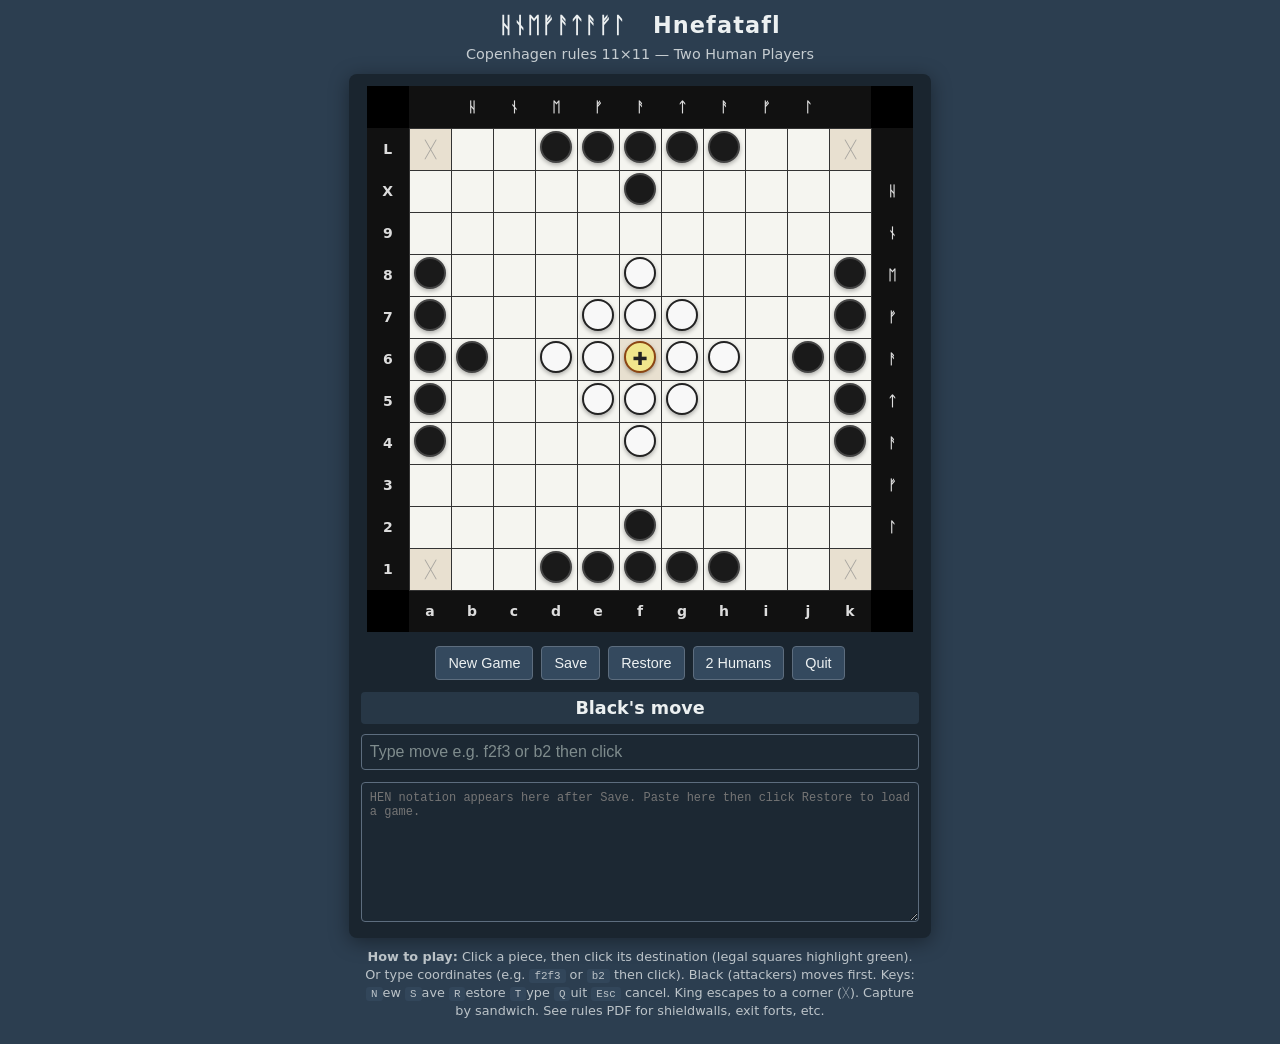
==== index.html @ 6b3a00ee "Add files via upload" ====
<!DOCTYPE html>
<html lang="en">
<head>
  <meta charset="UTF-8">
  <meta name="viewport" content="width=device-width, initial-scale=1.0">
  <title>Hnefatafl – Copenhagen 11×11 (2 Players)</title>
  <link rel="stylesheet" href="styles.css">
</head>
<body>
  <!--
    Hnefatafl (Copenhagen rules) - Browser game
    Open source, Copyright Drew Gislason, MIT license
    https://mit-license.org

    Initial version: Human vs Human only.
    Files: index.html, styles.css, model.js, view.js, controller.js
  -->

  <h1>ᚺᚾᛖᚠᚨᛏᚨᚠᛚ &nbsp; Hnefatafl</h1>
  <p class="subtitle">Copenhagen rules 11×11 &mdash; Two Human Players</p>

  <div id="game-container">
    <table id="board" aria-label="Hnefatafl board"></table>

    <div id="controls">
      <button id="btn-new" title="New game (N)">New Game</button>
      <button id="btn-save" title="Save game in HEN (S)">Save</button>
      <button id="btn-restore" title="Restore from HEN (R)">Restore</button>
      <button id="btn-type" title="Game type (T)">2 Humans</button>
      <button id="btn-quit" title="Quit (Q)">Quit</button>
      <div id="status">Black's move</div>
    </div>

    <div id="move-input-area">
      <input type="text" id="move-input" placeholder="Type move e.g. f2f3 or b2 then click" autocomplete="off" spellcheck="false">
    </div>

    <div id="hen-area">
      <textarea id="hen-output" placeholder="HEN notation appears here after Save. Paste here then click Restore to load a game."></textarea>
    </div>
  </div>

  <p class="help">
    <strong>How to play:</strong> Click a piece, then click its destination (legal squares highlight green).
    Or type coordinates (e.g. <kbd>f2f3</kbd> or <kbd>b2</kbd> then click). Black (attackers) moves first.
    Keys: <kbd>N</kbd>ew <kbd>S</kbd>ave <kbd>R</kbd>estore <kbd>T</kbd>ype <kbd>Q</kbd>uit <kbd>Esc</kbd> cancel.
    King escapes to a corner (ᚷ). Capture by sandwich. See rules PDF for shieldwalls, exit forts, etc.
  </p>

  <script src="model.js"></script>
  <script src="view.js"></script>
  <script src="controller.js"></script>
  <script>
    // Bootstrap
    document.addEventListener('DOMContentLoaded', function () {
      const game = window.HnefataflModel.createGame();
      window.HnefataflController.init(game);
    });
  </script>
</body>
</html>
---- styles.css ----
/*
 * Hnefatafl (Copenhagen rules) - Styles
 * Open source, Copyright Drew Gislason, MIT license
 * https://mit-license.org
 *
 * Board: 13x13 table, outer border black, inner 11x11 white with black edges.
 * Pieces as circles. King with cross.
 */

* {
  box-sizing: border-box;
}

body {
  font-family: "Segoe UI", system-ui, -apple-system, sans-serif;
  background: #2c3e50;
  color: #ecf0f1;
  margin: 0;
  padding: 12px;
  display: flex;
  flex-direction: column;
  align-items: center;
  min-height: 100vh;
}

h1 {
  margin: 0 0 8px 0;
  font-size: 1.4rem;
  letter-spacing: 0.05em;
}

.subtitle {
  margin: 0 0 12px 0;
  font-size: 0.9rem;
  opacity: 0.8;
}

#game-container {
  background: #1a252f;
  border-radius: 8px;
  padding: 12px;
  box-shadow: 0 4px 20px rgba(0,0,0,0.4);
}

/* The 13x13 board table */
#board {
  border-collapse: collapse;
  table-layout: fixed;
  margin: 0 auto;
  user-select: none;
}

#board td {
  width: 42px;
  height: 42px;
  text-align: center;
  vertical-align: middle;
  position: relative;
  font-size: 18px;
  padding: 0;
}

/* Outer border cells (black) */
#board td.border {
  background: #111;
  color: #ddd;
  font-weight: bold;
  font-size: 14px;
  cursor: default;
}

#board td.border.corner {
  background: #000;
}

/* Playing squares */
#board td.square {
  background: #f5f5f0;
  border: 1px solid #333;
  cursor: pointer;
}

#board td.square.restricted {
  background: #e8e0d0;
}

#board td.square.selected {
  background: #b0b0b0 !important; /* light grey scale as requested */
}

#board td.square.legal-target {
  background: #c8e6c9;
}

#board td.square:hover:not(.selected) {
  background: #e0e0d8;
}

/* Piece visuals */
.piece {
  display: inline-block;
  width: 32px;
  height: 32px;
  border-radius: 50%;
  line-height: 32px;
  font-size: 20px;
  font-weight: bold;
  box-shadow: 0 2px 4px rgba(0,0,0,0.3);
}

.piece.attacker {
  background: #1a1a1a;
  color: #1a1a1a;
  border: 2px solid #444;
}

.piece.defender {
  background: #f8f8f8;
  color: #333;
  border: 2px solid #222;
}

.piece.king {
  background: #f0e68c; /* light gold */
  color: #222;
  border: 2px solid #8b4513;
  position: relative;
}

.piece.king::after {
  content: "✚";
  position: absolute;
  left: 0;
  right: 0;
  top: 0;
  bottom: 0;
  line-height: 32px;
  font-size: 18px;
}

/* Empty restricted show Gebo rune */
.gebo {
  color: #888;
  font-size: 22px;
  opacity: 0.7;
}

/* Controls row */
#controls {
  margin-top: 14px;
  display: flex;
  flex-wrap: wrap;
  gap: 8px;
  align-items: center;
  justify-content: center;
  max-width: 600px;
}

#controls button {
  background: #34495e;
  color: #ecf0f1;
  border: 1px solid #5d6d7e;
  border-radius: 4px;
  padding: 8px 12px;
  font-size: 0.9rem;
  cursor: pointer;
  transition: background 0.15s;
}

#controls button:hover {
  background: #3d566e;
}

#controls button:active {
  background: #2c3e50;
}

#status {
  flex: 1 1 100%;
  text-align: center;
  font-size: 1.1rem;
  font-weight: 600;
  padding: 6px;
  background: #273746;
  border-radius: 4px;
  margin-top: 4px;
}

#status.invalid {
  background: #922b21;
  animation: blink 0.4s ease 2;
}

@keyframes blink {
  50% { opacity: 0.4; }
}

#move-input-area {
  margin-top: 10px;
  width: 100%;
  max-width: 560px;
  display: flex;
  gap: 8px;
  align-items: center;
}

#move-input {
  flex: 1;
  padding: 8px;
  font-size: 1rem;
  border-radius: 4px;
  border: 1px solid #5d6d7e;
  background: #1c2833;
  color: #ecf0f1;
}

#move-input::placeholder {
  color: #7f8c8d;
}

#hen-area {
  margin-top: 12px;
  width: 100%;
  max-width: 560px;
}

#hen-area textarea {
  width: 100%;
  height: 140px;
  font-family: "Consolas", "Courier New", monospace;
  font-size: 12px;
  background: #1c2833;
  color: #bdc3c7;
  border: 1px solid #5d6d7e;
  border-radius: 4px;
  padding: 8px;
  resize: vertical;
}

.help {
  margin-top: 10px;
  font-size: 0.8rem;
  opacity: 0.75;
  max-width: 560px;
  text-align: center;
  line-height: 1.4;
}

.help kbd {
  background: #34495e;
  padding: 1px 5px;
  border-radius: 3px;
  font-size: 0.85em;
}
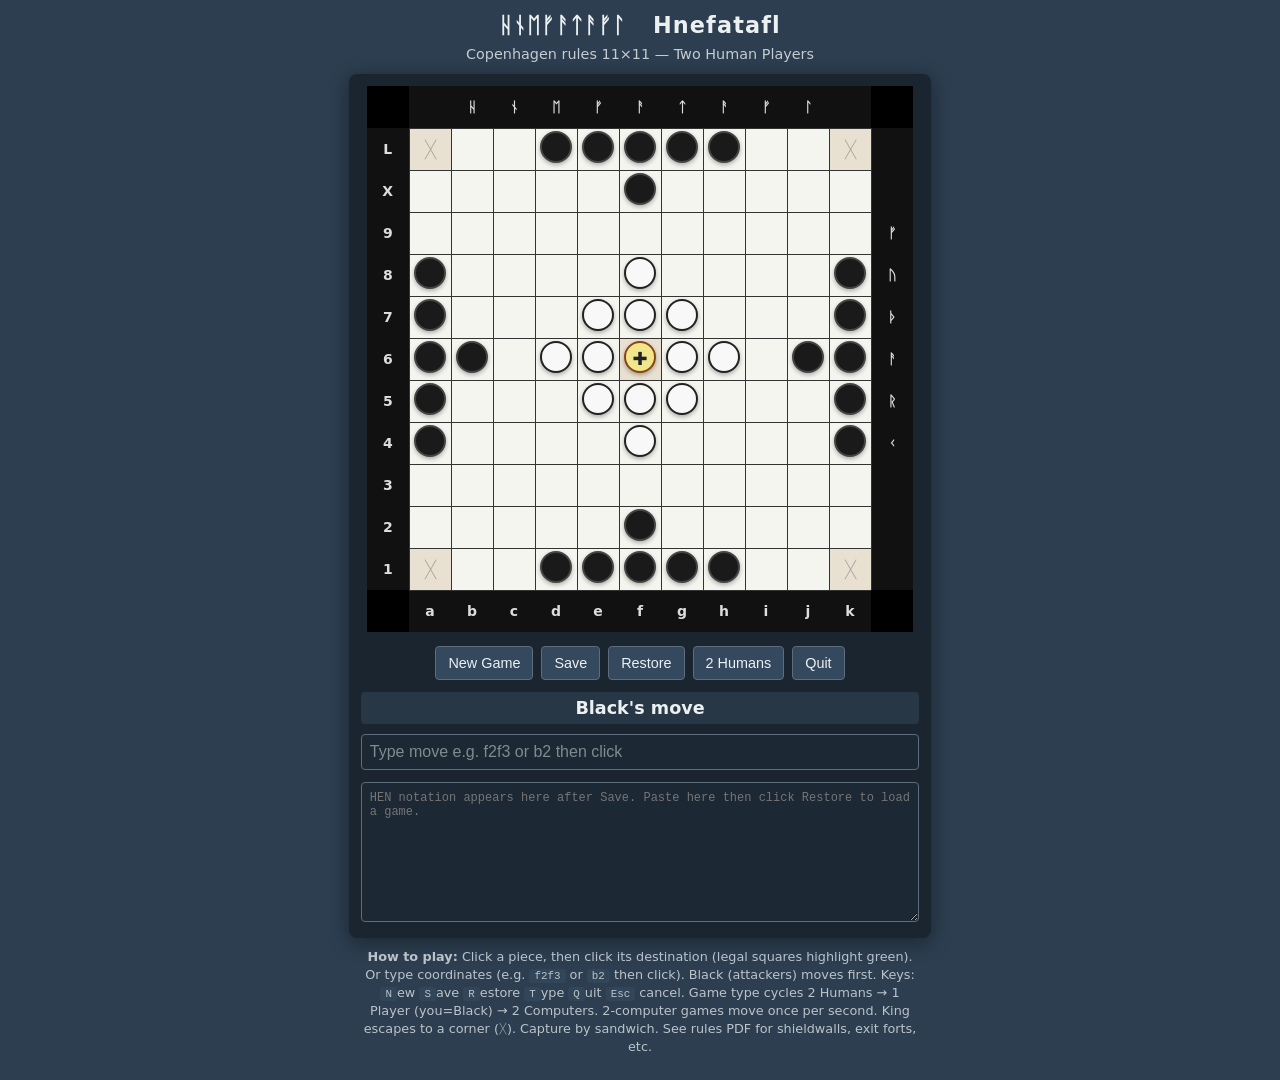
==== commit 438dc334: "First AI version" ====
--- a/index.html
+++ b/index.html
@@ -3,7 +3,7 @@
 <head>
   <meta charset="UTF-8">
   <meta name="viewport" content="width=device-width, initial-scale=1.0">
-  <title>Hnefatafl – Copenhagen 11×11 (2 Players)</title>
+  <title>Hnefatafl – Copenhagen 11×11</title>
   <link rel="stylesheet" href="styles.css">
 </head>
 <body>
@@ -12,8 +12,8 @@
     Open source, Copyright Drew Gislason, MIT license
     https://mit-license.org
 
-    Initial version: Human vs Human only.
-    Files: index.html, styles.css, model.js, view.js, controller.js
+    Files: index.html, styles.css, model.js, view.js, controller.js, ai.js
+    Game type (T): 2 Humans, 1 Player (you=Black), 2 Computers.
   -->
 
   <h1>ᚺᚾᛖᚠᚨᛏᚨᚠᛚ &nbsp; Hnefatafl</h1>
@@ -44,11 +44,13 @@
     <strong>How to play:</strong> Click a piece, then click its destination (legal squares highlight green).
     Or type coordinates (e.g. <kbd>f2f3</kbd> or <kbd>b2</kbd> then click). Black (attackers) moves first.
     Keys: <kbd>N</kbd>ew <kbd>S</kbd>ave <kbd>R</kbd>estore <kbd>T</kbd>ype <kbd>Q</kbd>uit <kbd>Esc</kbd> cancel.
+    Game type cycles 2 Humans → 1 Player (you=Black) → 2 Computers. 2-computer games move once per second.
     King escapes to a corner (ᚷ). Capture by sandwich. See rules PDF for shieldwalls, exit forts, etc.
   </p>
 
   <script src="model.js"></script>
   <script src="view.js"></script>
+  <script src="ai.js"></script>
   <script src="controller.js"></script>
   <script>
     // Bootstrap
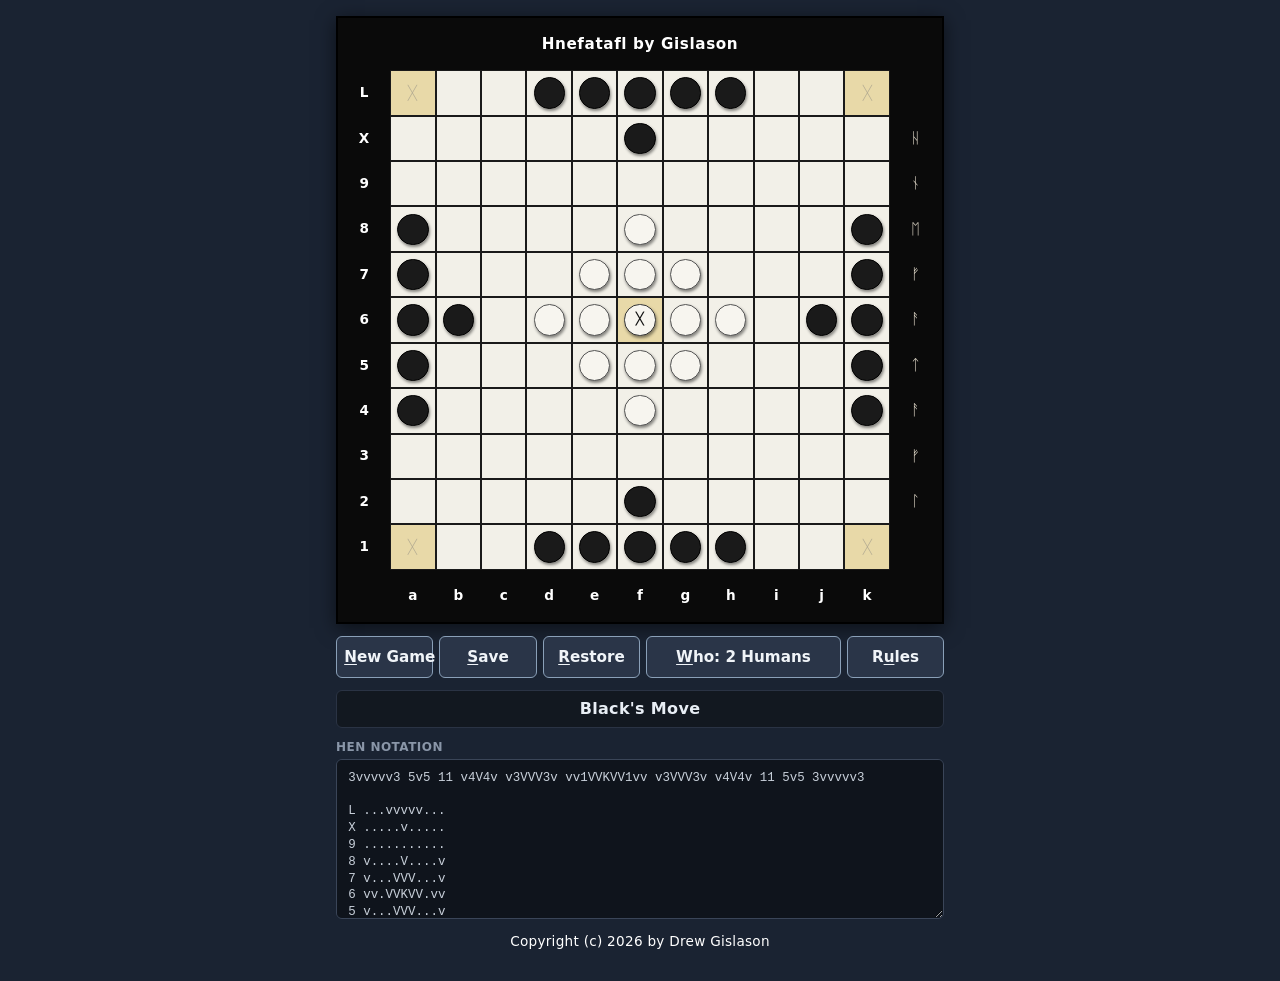
==== commit 49f2332c: "Flatted src folder to it works with GitHub Pages" ====
--- a/index.html
+++ b/index.html
@@ -1,61 +1,29 @@
 <!DOCTYPE html>
+<!--
+  Open Source — Copyright Drew Gislason
+  MIT License — https://mit-license.org
+-->
 <html lang="en">
 <head>
-  <meta charset="UTF-8">
-  <meta name="viewport" content="width=device-width, initial-scale=1.0">
-  <title>Hnefatafl – Copenhagen 11×11</title>
-  <link rel="stylesheet" href="styles.css">
+  <meta charset="UTF-8" />
+  <meta name="viewport" content="width=device-width, initial-scale=1, viewport-fit=cover" />
+  <meta name="description" content="Hnefatafl — Copenhagen rules 11×11. Stage 3: playable with medium AI (human vs AI, AI vs AI)." />
+  <title>Hnefatafl by Gislason — Copenhagen 11×11</title>
+  <link rel="stylesheet" href="styles.css" />
 </head>
 <body>
-  <!--
-    Hnefatafl (Copenhagen rules) - Browser game
-    Open source, Copyright Drew Gislason, MIT license
-    https://mit-license.org
+  <!-- App root: board, buttons, status, HEN filled by JS -->
+  <div id="app"></div>
 
-    Files: index.html, styles.css, model.js, view.js, controller.js, ai.js
-    Game type (T): 2 Humans, 1 Player (you=Black), 2 Computers.
-  -->
-
-  <h1>ᚺᚾᛖᚠᚨᛏᚨᚠᛚ &nbsp; Hnefatafl</h1>
-  <p class="subtitle">Copenhagen rules 11×11 &mdash; Two Human Players</p>
-
-  <div id="game-container">
-    <table id="board" aria-label="Hnefatafl board"></table>
-
-    <div id="controls">
-      <button id="btn-new" title="New game (N)">New Game</button>
-      <button id="btn-save" title="Save game in HEN (S)">Save</button>
-      <button id="btn-restore" title="Restore from HEN (R)">Restore</button>
-      <button id="btn-type" title="Game type (T)">2 Humans</button>
-      <button id="btn-quit" title="Quit (Q)">Quit</button>
-      <div id="status">Black's move</div>
-    </div>
-
-    <div id="move-input-area">
-      <input type="text" id="move-input" placeholder="Type move e.g. f2f3 or b2 then click" autocomplete="off" spellcheck="false">
-    </div>
-
-    <div id="hen-area">
-      <textarea id="hen-output" placeholder="HEN notation appears here after Save. Paste here then click Restore to load a game."></textarea>
-    </div>
-  </div>
-
-  <p class="help">
-    <strong>How to play:</strong> Click a piece, then click its destination (legal squares highlight green).
-    Or type coordinates (e.g. <kbd>f2f3</kbd> or <kbd>b2</kbd> then click). Black (attackers) moves first.
-    Keys: <kbd>N</kbd>ew <kbd>S</kbd>ave <kbd>R</kbd>estore <kbd>T</kbd>ype <kbd>Q</kbd>uit <kbd>Esc</kbd> cancel.
-    Game type cycles 2 Humans → 1 Player (you=Black) → 2 Computers. 2-computer games move once per second.
-    King escapes to a corner (ᚷ). Capture by sandwich. See rules PDF for shieldwalls, exit forts, etc.
-  </p>
-
+  <!-- Classic scripts (no ES modules) — works on file:// and GitHub Pages -->
   <script src="model.js"></script>
+  <script src="hen.js"></script>
   <script src="view.js"></script>
   <script src="ai.js"></script>
   <script src="controller.js"></script>
   <script>
-    // Bootstrap
     document.addEventListener('DOMContentLoaded', function () {
-      const game = window.HnefataflModel.createGame();
+      var game = window.HnefataflModel.createGame();
       window.HnefataflController.init(game);
     });
   </script>
--- a/styles.css
+++ b/styles.css
@@ -1,254 +1,374 @@
 /*
- * Hnefatafl (Copenhagen rules) - Styles
- * Open source, Copyright Drew Gislason, MIT license
- * https://mit-license.org
+ * Open Source — Copyright Drew Gislason
+ * MIT License — https://mit-license.org
  *
- * Board: 13x13 table, outer border black, inner 11x11 white with black edges.
- * Pieces as circles. King with cross.
+ * Stage 1 visual styles — mobile-first Copenhagen 11×11 layout.
+ * Palette sampled from Hnefatafl_Board.png mockup.
  */
 
-* {
+/* ---------- Design tokens ---------- */
+:root {
+  --page-bg: #1a2332;
+  --board-cell: #f2f0e8;
+  --board-line: #1a1a1a;
+  --chrome-bg: #0a0a0a;
+  --chrome-text: #ffffff;
+  --throne-bg: #e8d9a8;
+  --gebo-empty: #9a9588;
+  --piece-attacker: #1a1a1a;
+  --piece-defender: #f7f5ef;
+  --piece-shadow: rgba(0, 0, 0, 0.45);
+  --btn-bg: #2a3548;
+  --btn-border: #8aa0b8;
+  --btn-text: #f0f4f8;
+  --status-bg: #121820;
+  --status-text: #e8eef5;
+  --hen-bg: #0f141c;
+  --hen-text: #c8d0da;
+  --hen-border: #3a4558;
+  --radius-btn: 6px;
+  --font-ui: system-ui, -apple-system, "Segoe UI", Roboto, "Helvetica Neue", Arial, sans-serif;
+  --font-mono: ui-monospace, "SF Mono", Menlo, Consolas, monospace;
+}
+
+/* ---------- Reset / page ---------- */
+*,
+*::before,
+*::after {
   box-sizing: border-box;
 }
 
+html,
 body {
-  font-family: "Segoe UI", system-ui, -apple-system, sans-serif;
-  background: #2c3e50;
-  color: #ecf0f1;
   margin: 0;
-  padding: 12px;
+  padding: 0;
+  min-height: 100%;
+  background: var(--page-bg);
+  color: var(--chrome-text);
+  font-family: var(--font-ui);
+  -webkit-text-size-adjust: 100%;
+}
+
+body {
+  display: flex;
+  justify-content: center;
+}
+
+#app {
+  width: 100%;
+  max-width: 560px;
+  padding: 0.75rem 0.6rem 1.5rem;
   display: flex;
   flex-direction: column;
+  align-items: stretch;
+  gap: 0.65rem;
+}
+
+/* ---------- Board wrapper (keeps board square & fits width) ---------- */
+.board-wrap {
+  width: 100%;
+  /* Aspect trick: square based on available width */
+  aspect-ratio: 1 / 1;
+  max-height: min(100vw - 1.2rem, 560px);
+  margin: 0 auto;
+}
+
+.board {
+  width: 100%;
+  height: 100%;
+  display: grid;
+  /* 13×13: thin chrome ring + equal playable cells */
+  grid-template-columns: 1.15fr repeat(11, 1fr) 1.15fr;
+  grid-template-rows: 1.15fr repeat(11, 1fr) 1.15fr;
+  background: var(--chrome-bg);
+  border: 2px solid #000;
+  box-shadow: 0 4px 18px rgba(0, 0, 0, 0.55);
+  user-select: none;
+}
+
+/* ---------- Chrome (outer black border cells) ---------- */
+.chrome {
+  background: var(--chrome-bg);
+  color: var(--chrome-text);
+  display: flex;
   align-items: center;
-  min-height: 100vh;
-}
-
-h1 {
-  margin: 0 0 8px 0;
-  font-size: 1.4rem;
-  letter-spacing: 0.05em;
-}
-
-.subtitle {
-  margin: 0 0 12px 0;
-  font-size: 0.9rem;
-  opacity: 0.8;
-}
-
-#game-container {
-  background: #1a252f;
-  border-radius: 8px;
-  padding: 12px;
-  box-shadow: 0 4px 20px rgba(0,0,0,0.4);
-}
-
-/* The 13x13 board table */
-#board {
-  border-collapse: collapse;
-  table-layout: fixed;
-  margin: 0 auto;
-  user-select: none;
-}
-
-#board td {
-  width: 42px;
-  height: 42px;
+  justify-content: center;
+  font-weight: 600;
+  font-size: clamp(0.55rem, 2.4vw, 0.85rem);
+  line-height: 1;
+}
+
+.chrome--corner {
+  /* empty black chrome corners */
+}
+
+.chrome--top {
+  font-size: clamp(0.55rem, 2.6vw, 0.95rem);
+  font-weight: 700;
+  letter-spacing: 0.04em;
+  white-space: nowrap;
+}
+
+.chrome--rank,
+.chrome--file {
+  font-variant-numeric: tabular-nums;
+}
+
+.chrome--rune {
+  font-size: clamp(0.65rem, 2.8vw, 0.95rem);
+  font-weight: 500;
+  color: #e8e0d0;
+}
+
+/* ---------- Playable cells ---------- */
+.cell {
+  position: relative;
+  background: var(--board-cell);
+  border: 1px solid var(--board-line);
+  display: flex;
+  align-items: center;
+  justify-content: center;
+  min-width: 0;
+  min-height: 0;
+}
+
+.cell--restricted,
+.cell--throne {
+  background: var(--throne-bg);
+}
+
+.cell__gebo {
+  position: absolute;
+  inset: 0;
+  display: flex;
+  align-items: center;
+  justify-content: center;
+  font-size: clamp(0.7rem, 3.5vw, 1.15rem);
+  color: var(--gebo-empty);
+  opacity: 0.7;
+  pointer-events: none;
+  line-height: 1;
+}
+
+/* ---------- Pieces ---------- */
+.piece {
+  width: 72%;
+  height: 72%;
+  border-radius: 50%;
+  box-shadow: 1px 2px 3px var(--piece-shadow);
+  z-index: 1;
+  display: flex;
+  align-items: center;
+  justify-content: center;
+  flex-shrink: 0;
+}
+
+.piece--attacker {
+  background: var(--piece-attacker);
+  border: 1px solid #000;
+}
+
+.piece--defender {
+  background: var(--piece-defender);
+  border: 1px solid #555;
+}
+
+.piece--king {
+  background: var(--piece-defender);
+  border: 1.5px solid #333;
+}
+
+.piece__gebo {
+  color: #111;
+  font-size: clamp(0.55rem, 2.8vw, 0.95rem);
+  font-weight: 700;
+  line-height: 1;
+  pointer-events: none;
+}
+
+/* ---------- Controls ----------
+   Mobile first: two full-width rows. Four short buttons share equal
+   tracks; Who spans two so "Who: White vs AI" fits.
+   Tablet and up: one row, same idea (Who about twice as wide). */
+.controls {
+  display: grid;
+  width: 100%;
+  gap: 0.4rem;
+  grid-template-columns: repeat(3, minmax(0, 1fr));
+}
+
+.btn {
+  width: 100%;
+  min-width: 0;
+  min-height: 2.75rem;
+  padding: 0.55rem 0.35rem;
+  background: var(--btn-bg);
+  color: var(--btn-text);
+  border: 1.5px solid var(--btn-border);
+  border-radius: var(--radius-btn);
+  font-family: var(--font-ui);
+  font-size: 0.95rem;
+  font-weight: 600;
+  cursor: pointer;
+  white-space: nowrap;
   text-align: center;
-  vertical-align: middle;
-  position: relative;
-  font-size: 18px;
-  padding: 0;
-}
-
-/* Outer border cells (black) */
-#board td.border {
-  background: #111;
-  color: #ddd;
-  font-weight: bold;
-  font-size: 14px;
-  cursor: default;
-}
-
-#board td.border.corner {
-  background: #000;
-}
-
-/* Playing squares */
-#board td.square {
-  background: #f5f5f0;
-  border: 1px solid #333;
+  -webkit-tap-highlight-color: transparent;
+}
+
+.btn:focus-visible {
+  outline: 2px solid #c9b896;
+  outline-offset: 2px;
+}
+
+.btn--who {
+  grid-column: span 2;
+}
+
+/* Keyboard-hint letter (N / S / R) */
+.btn__hint {
+  text-decoration: underline;
+  text-underline-offset: 2px;
+}
+
+/* ---------- Status bar (full width under buttons) ---------- */
+.status-bar {
+  background: var(--status-bg);
+  color: var(--status-text);
+  border: 1px solid #2a3344;
+  border-radius: var(--radius-btn);
+  padding: 0.55rem 0.75rem;
+  text-align: center;
+  font-size: clamp(0.85rem, 3vw, 1rem);
+  font-weight: 600;
+  letter-spacing: 0.02em;
+}
+
+.status-bar__text {
+  display: inline-block;
+}
+
+/* ---------- HEN panel ---------- */
+.hen-panel {
+  display: flex;
+  flex-direction: column;
+  gap: 0.3rem;
+}
+
+.hen-panel__label {
+  font-size: 0.75rem;
+  color: #8a96a8;
+  font-weight: 600;
+  letter-spacing: 0.04em;
+  text-transform: uppercase;
+}
+
+.hen-panel__text {
+  width: 100%;
+  min-height: 10rem;
+  max-height: 18rem;
+  resize: vertical;
+  background: var(--hen-bg);
+  color: var(--hen-text);
+  border: 1px solid var(--hen-border);
+  border-radius: var(--radius-btn);
+  padding: 0.6rem 0.7rem;
+  font-family: var(--font-mono);
+  font-size: clamp(0.65rem, 2.2vw, 0.78rem);
+  line-height: 1.35;
+  white-space: pre-wrap;
+  overflow-wrap: anywhere;
+  word-break: break-word;
+  overflow-x: hidden;
+  overflow-y: auto;
+  tab-size: 2;
+}
+
+.hen-panel__text:focus {
+  outline: 2px solid #3a4558;
+  outline-offset: 1px;
+}
+
+.copyright {
+  margin: 0.15rem 0 0;
+  text-align: center;
+  color: #ffffff;
+  font-size: clamp(0.7rem, 2.2vw, 0.85rem);
+  font-weight: 500;
+  letter-spacing: 0.02em;
+}
+
+/* ---------- Wider screens ---------- */
+@media (min-width: 480px) {
+  #app {
+    padding: 1rem 1rem 2rem;
+    gap: 0.75rem;
+  }
+}
+
+/* One row once "New Game" and "Who: White vs AI" both fit. */
+@media (min-width: 640px) {
+  .controls {
+    grid-template-columns: 1fr 1fr 1fr 2fr 1fr;
+  }
+
+  .btn {
+    min-height: 2.6rem;
+    padding: 0.55rem 0.45rem;
+    font-size: 0.95rem;
+  }
+
+  .btn--who {
+    grid-column: auto;
+  }
+}
+
+@media (min-width: 768px) {
+  #app {
+    max-width: 640px;
+  }
+
+  .board-wrap {
+    max-height: min(100vw - 2rem, 640px);
+  }
+}
+
+/* ---------- Stage 2 interaction ---------- */
+.btn:hover {
+  filter: brightness(1.12);
+}
+
+.btn:active {
+  filter: brightness(0.92);
+}
+
+.cell {
   cursor: pointer;
 }
 
-#board td.square.restricted {
-  background: #e8e0d0;
-}
-
-#board td.square.selected {
-  background: #b0b0b0 !important; /* light grey scale as requested */
-}
-
-#board td.square.legal-target {
-  background: #c8e6c9;
-}
-
-#board td.square:hover:not(.selected) {
-  background: #e0e0d8;
-}
-
-/* Piece visuals */
-.piece {
-  display: inline-block;
-  width: 32px;
-  height: 32px;
-  border-radius: 50%;
-  line-height: 32px;
-  font-size: 20px;
-  font-weight: bold;
-  box-shadow: 0 2px 4px rgba(0,0,0,0.3);
-}
-
-.piece.attacker {
-  background: #1a1a1a;
-  color: #1a1a1a;
-  border: 2px solid #444;
-}
-
-.piece.defender {
-  background: #f8f8f8;
-  color: #333;
-  border: 2px solid #222;
-}
-
-.piece.king {
-  background: #f0e68c; /* light gold */
-  color: #222;
-  border: 2px solid #8b4513;
-  position: relative;
-}
-
-.piece.king::after {
-  content: "✚";
-  position: absolute;
-  left: 0;
-  right: 0;
-  top: 0;
-  bottom: 0;
-  line-height: 32px;
-  font-size: 18px;
-}
-
-/* Empty restricted show Gebo rune */
-.gebo {
-  color: #888;
-  font-size: 22px;
-  opacity: 0.7;
-}
-
-/* Controls row */
-#controls {
-  margin-top: 14px;
-  display: flex;
-  flex-wrap: wrap;
-  gap: 8px;
-  align-items: center;
-  justify-content: center;
-  max-width: 600px;
-}
-
-#controls button {
-  background: #34495e;
-  color: #ecf0f1;
-  border: 1px solid #5d6d7e;
-  border-radius: 4px;
-  padding: 8px 12px;
-  font-size: 0.9rem;
-  cursor: pointer;
-  transition: background 0.15s;
-}
-
-#controls button:hover {
-  background: #3d566e;
-}
-
-#controls button:active {
-  background: #2c3e50;
-}
-
-#status {
-  flex: 1 1 100%;
-  text-align: center;
-  font-size: 1.1rem;
-  font-weight: 600;
-  padding: 6px;
-  background: #273746;
-  border-radius: 4px;
-  margin-top: 4px;
-}
-
-#status.invalid {
+.cell--selected {
+  background: #b0b0b0 !important;
+  box-shadow: inset 0 0 0 2px #555;
+}
+
+.cell--legal {
+  background: #c8e6c9 !important;
+}
+
+.cell--legal.cell--restricted,
+.cell--legal.cell--throne {
+  background: #d4e8c4 !important;
+}
+
+.status-bar--invalid {
   background: #922b21;
-  animation: blink 0.4s ease 2;
-}
-
-@keyframes blink {
-  50% { opacity: 0.4; }
-}
-
-#move-input-area {
-  margin-top: 10px;
-  width: 100%;
-  max-width: 560px;
-  display: flex;
-  gap: 8px;
-  align-items: center;
-}
-
-#move-input {
-  flex: 1;
-  padding: 8px;
-  font-size: 1rem;
-  border-radius: 4px;
-  border: 1px solid #5d6d7e;
-  background: #1c2833;
-  color: #ecf0f1;
-}
-
-#move-input::placeholder {
-  color: #7f8c8d;
-}
-
-#hen-area {
-  margin-top: 12px;
-  width: 100%;
-  max-width: 560px;
-}
-
-#hen-area textarea {
-  width: 100%;
-  height: 140px;
-  font-family: "Consolas", "Courier New", monospace;
-  font-size: 12px;
-  background: #1c2833;
-  color: #bdc3c7;
-  border: 1px solid #5d6d7e;
-  border-radius: 4px;
-  padding: 8px;
-  resize: vertical;
-}
-
-.help {
-  margin-top: 10px;
-  font-size: 0.8rem;
-  opacity: 0.75;
-  max-width: 560px;
-  text-align: center;
-  line-height: 1.4;
-}
-
-.help kbd {
-  background: #34495e;
-  padding: 1px 5px;
-  border-radius: 3px;
-  font-size: 0.85em;
-}
+  animation: hnef-blink 0.4s ease 2;
+}
+
+@keyframes hnef-blink {
+  50% { opacity: 0.45; }
+}
+
+.hen-panel__text {
+  /* Editable for Restore paste; still looks like a live readout */
+  caret-color: var(--hen-text);
+}
